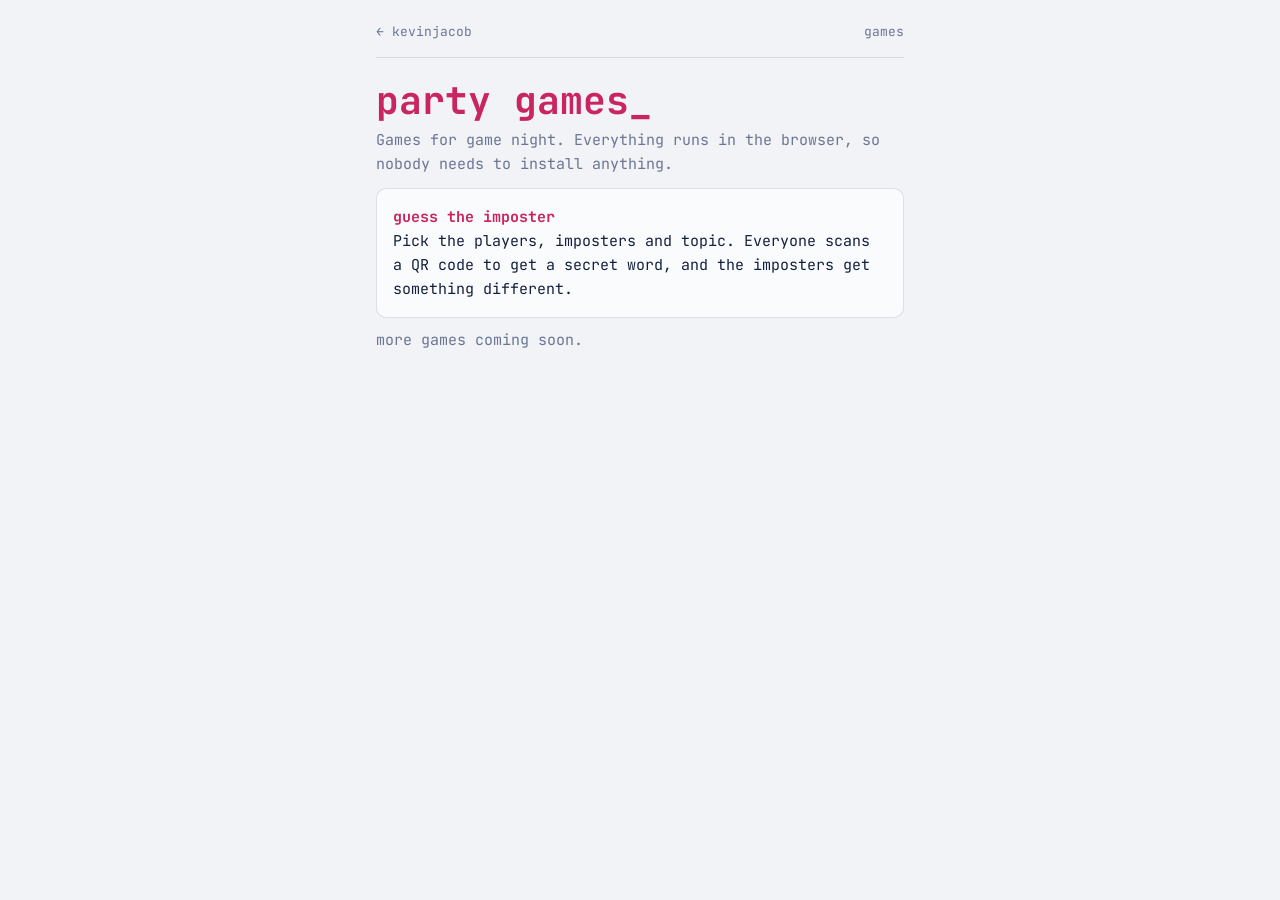
==== games/index.html @ f4fecdb2 "Add party games hub and Guess the Imposter Co-Authored-By: Claude Sonnet 5.5 <noreply@anthropic.com>" ====
<!doctype html>
<html lang="en"><head><meta charset="utf-8">
<meta name="viewport" content="width=device-width, initial-scale=1, viewport-fit=cover">
<title>Party games | Kevin Jacob</title>
<link rel="stylesheet" href="https://fonts.googleapis.com/css2?family=JetBrains+Mono:wght@400;700&display=swap">
<link rel="stylesheet" href="games.css">
<script>try{var s=localStorage.getItem('kj-theme');if(s)document.documentElement.dataset.theme=s}catch(e){}</script></head><body>
<div class="wrap">
 <div class="bar"><a href="../">&larr; kevinjacob</a><span class="sp">games</span></div>
 <h1>party games<span class="a">_</span></h1>
 <p class="d">Games for game night. Everything runs in the browser, so nobody needs to install anything.</p>
 <a class="gcard" href="imposter.html"><b>guess the imposter</b><br>Pick the players, imposters and topic. Everyone scans a QR code to get a secret word, and the imposters get something different.</a>
 <p class="d">more games coming soon.</p>
</div></body></html>
---- games/games.css ----
:root{--onacc:#fff;--bg:#f1f3f7;--fg:#14213d;--dim:#6b7692;--acc:#c9255f;--ok:#0b7a5a;--land:#dbe3f0;--inset:#fff;--panel:rgba(250,251,253,.94);--line:rgba(20,33,61,.13);color-scheme:light;box-sizing:border-box;padding-top:env(safe-area-inset-top,0px);padding-bottom:env(safe-area-inset-bottom,0px)}
@media(prefers-color-scheme:dark){:root:not([data-theme="light"]){--onacc:#0d1424;--bg:#0d1424;--fg:#e8e4d4;--dim:#7b87a6;--acc:#ff8fa3;--ok:#8ff0c0;--land:#17233f;--inset:#1c2b4d;--panel:rgba(13,20,36,.93);--line:rgba(143,240,192,.13);color-scheme:dark}}
:root[data-theme="dark"]{--onacc:#0d1424;--bg:#0d1424;--fg:#e8e4d4;--dim:#7b87a6;--acc:#ff8fa3;--ok:#8ff0c0;--land:#17233f;--inset:#1c2b4d;--panel:rgba(13,20,36,.93);--line:rgba(143,240,192,.13);color-scheme:dark}
:root[data-theme="dracula"]{--bg:#282a36;--fg:#f8f8f2;--dim:#8f94b8;--acc:#ff79c6;--ok:#50fa7b;--land:#3a3d52;--inset:#44475a;--panel:rgba(40,42,54,.94);--line:rgba(248,248,242,.14);--onacc:#282a36;color-scheme:dark}
:root[data-theme="gruvbox"]{--bg:#282828;--fg:#ebdbb2;--dim:#a89984;--acc:#fe8019;--ok:#b8bb26;--land:#3c3836;--inset:#504945;--panel:rgba(40,40,40,.94);--line:rgba(235,219,178,.14);--onacc:#282828;color-scheme:dark}
:root[data-theme="nord"]{--bg:#2e3440;--fg:#eceff4;--dim:#8f9bb3;--acc:#88c0d0;--ok:#a3be8c;--land:#3b4252;--inset:#434c5e;--panel:rgba(46,52,64,.94);--line:rgba(236,239,244,.14);--onacc:#2e3440;color-scheme:dark}
:root[data-theme="solarized"]{--bg:#fdf6e3;--fg:#073642;--dim:#657b83;--acc:#cb4b16;--ok:#859900;--land:#eee8d5;--inset:#fff;--panel:rgba(253,246,227,.94);--line:rgba(7,54,66,.14);--onacc:#fdf6e3;color-scheme:light}
:root[data-theme="matrix"]{--bg:#020a04;--fg:#b9ffcf;--dim:#3f8f5b;--acc:#00ff66;--ok:#7dffb0;--land:#06200f;--inset:#0a2e17;--panel:rgba(2,10,4,.94);--line:rgba(0,255,102,.2);--onacc:#020a04;color-scheme:dark}
*{box-sizing:border-box}
html,body{height:auto;min-height:100%}
body{margin:0;background:var(--bg);color:var(--fg);font:15px/1.6 "JetBrains Mono",ui-monospace,Menlo,Consolas,monospace;overflow:auto;-webkit-tap-highlight-color:transparent}
[hidden]{display:none!important}
.wrap{max-width:560px;margin:0 auto;padding:14px 16px 60px}
.bar{display:flex;align-items:center;gap:12px;font-size:13px;color:var(--dim);padding:8px 0 14px;border-bottom:1px solid var(--line);margin-bottom:22px}
.bar a{color:var(--dim);text-decoration:none}.bar a:hover{color:var(--ok)}.bar .sp{margin-left:auto}
h1{margin:0 0 6px;color:var(--acc);font-size:clamp(26px,8vw,38px);line-height:1.1}
h2{margin:26px 0 10px;color:var(--ok);font-size:14px;font-weight:700;letter-spacing:.04em;text-transform:lowercase}
h2::before{content:"$ ";color:var(--dim)}
p{margin:0 0 12px}.d{color:var(--dim)}.a{color:var(--acc)}.u{color:var(--ok)}
button,.btn{font:inherit;color:var(--fg);background:var(--panel);border:1px solid var(--line);border-radius:8px;padding:8px 14px;cursor:pointer;text-decoration:none;display:inline-block}
button:hover,button:focus-visible,.btn:hover{border-color:var(--ok);color:var(--ok);outline:none}
.big{width:100%;padding:14px;font-size:16px;color:var(--onacc);background:var(--acc);border-color:var(--acc);font-weight:700}
.big:hover,.big:focus-visible{color:var(--onacc);background:var(--ok);border-color:var(--ok)}
.row{display:flex;align-items:center;justify-content:space-between;gap:10px;padding:10px 14px;background:var(--panel);border:1px solid var(--line);border-radius:8px;margin-bottom:8px}
.step{display:flex;align-items:center;gap:12px}.step b{min-width:2ch;text-align:center;font-size:20px;color:var(--acc)}
.step button{width:38px;height:38px;padding:0;font-size:20px;line-height:1}
.topics{display:grid;grid-template-columns:repeat(auto-fill,minmax(150px,1fr));gap:8px}
.tp{text-align:left;padding:10px 12px;line-height:1.3}.tp small{display:block;color:var(--dim);font-size:11px}
.tp[aria-pressed="true"]{border-color:var(--acc);color:var(--acc);box-shadow:inset 0 0 0 1px var(--acc)}
textarea,input[type=text]{width:100%;font:inherit;color:var(--fg);background:var(--panel);border:1px solid var(--line);border-radius:8px;padding:10px;margin-top:8px}
.seg{display:flex;gap:8px;flex-wrap:wrap}.seg button{flex:1;min-width:140px;text-align:left}.seg button[aria-pressed="true"]{border-color:var(--acc);color:var(--acc);box-shadow:inset 0 0 0 1px var(--acc)}
.seg small{display:block;color:var(--dim);font-size:11px}
.qrbox{background:#fff;border-radius:12px;padding:12px;width:min(78vw,300px);margin:12px auto;line-height:0}
.qrbox svg{width:100%;height:auto;display:block}
.dots{display:flex;gap:6px;justify-content:center;flex-wrap:wrap;margin:8px 0 14px}
.dots i{width:10px;height:10px;border-radius:50%;background:var(--line)}.dots i.on{background:var(--ok)}.dots i.cur{background:var(--acc)}
.ctr{text-align:center}
.card{position:relative;margin:18px 0;min-height:230px;border:2px dashed var(--line);border-radius:14px;display:flex;flex-direction:column;align-items:center;justify-content:center;gap:6px;padding:20px;text-align:center;user-select:none;-webkit-user-select:none;touch-action:none;background:var(--panel);cursor:pointer}
.card.on{border:2px solid var(--acc);border-style:solid}
.card .w{font-size:clamp(28px,9vw,44px);color:var(--acc);font-weight:700;line-height:1.15;word-break:break-word}
.card .h{color:var(--dim)}
.imp{color:var(--acc)}
.list{margin:0 0 12px;padding:0;list-style:none}.list li{padding:6px 0;border-bottom:1px solid var(--line)}
.warn{font-size:12px;color:var(--dim)}
.gcard{display:block;text-decoration:none;color:var(--fg);padding:16px;background:var(--panel);border:1px solid var(--line);border-radius:10px;margin-bottom:10px}.gcard:hover{border-color:var(--ok)}.gcard b{color:var(--acc)}
a{color:var(--acc)}
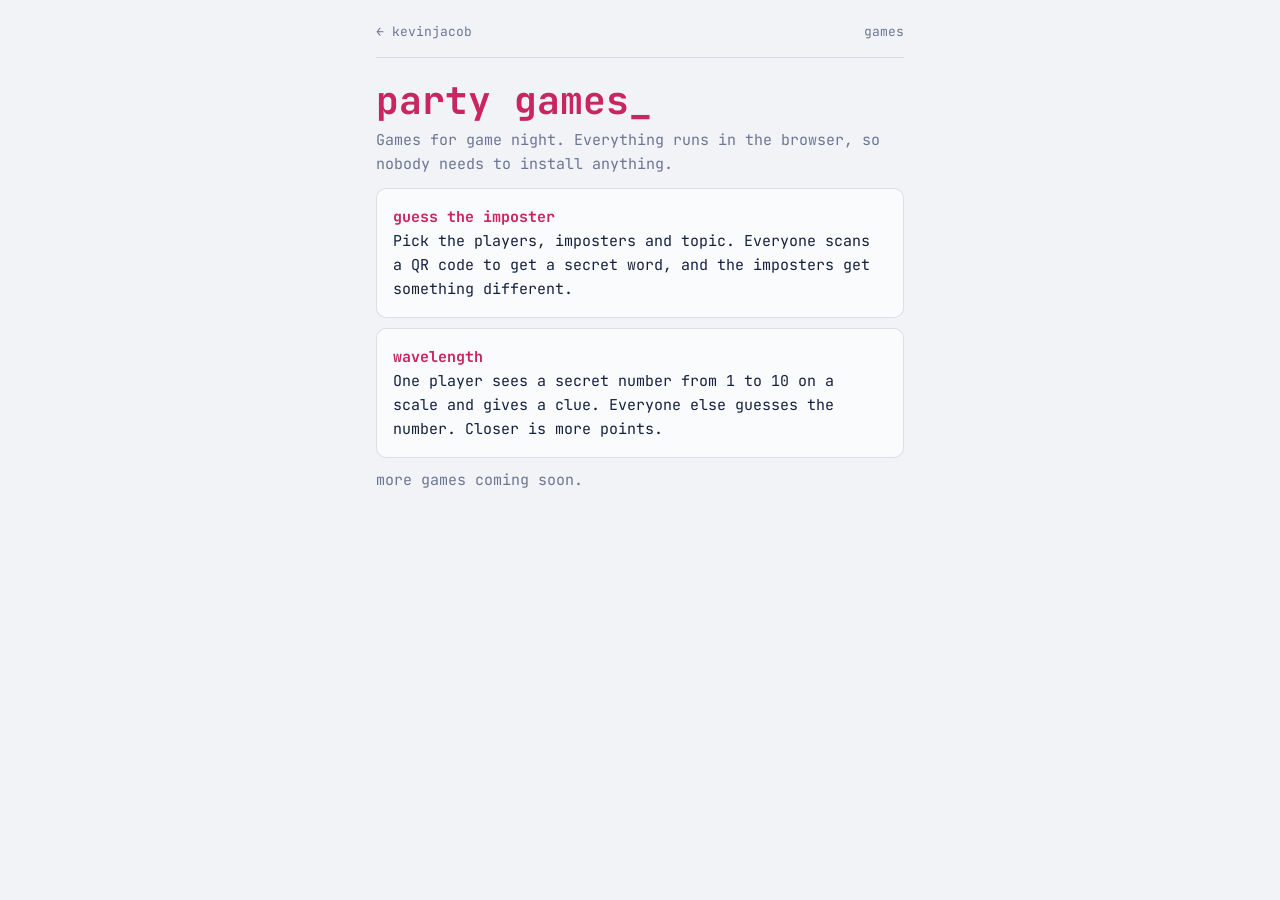
==== commit 63f51914: "Add Wavelength party game Co-Authored-By: Claude Sonnet 5.5 <noreply@anthropic.com> Claude-Session: " ====
--- a/games/index.html
+++ b/games/index.html
@@ -10,5 +10,6 @@
  <h1>party games<span class="a">_</span></h1>
  <p class="d">Games for game night. Everything runs in the browser, so nobody needs to install anything.</p>
  <a class="gcard" href="imposter.html"><b>guess the imposter</b><br>Pick the players, imposters and topic. Everyone scans a QR code to get a secret word, and the imposters get something different.</a>
+ <a class="gcard" href="wavelength.html"><b>wavelength</b><br>One player sees a secret number from 1 to 10 on a scale and gives a clue. Everyone else guesses the number. Closer is more points.</a>
  <p class="d">more games coming soon.</p>
 </div></body></html>
--- a/games/games.css
+++ b/games/games.css
@@ -44,3 +44,18 @@
 .warn{font-size:12px;color:var(--dim)}
 .gcard{display:block;text-decoration:none;color:var(--fg);padding:16px;background:var(--panel);border:1px solid var(--line);border-radius:10px;margin-bottom:10px}.gcard:hover{border-color:var(--ok)}.gcard b{color:var(--acc)}
 a{color:var(--acc)}
+.spec{margin:10px 0 16px}
+.spec .pr{font-size:18px;color:var(--acc);font-weight:700;text-align:center;margin-bottom:12px}
+.sbar{position:relative;height:16px;border-radius:8px;margin:26px 6px 8px;background:linear-gradient(90deg,var(--ok),var(--acc));opacity:.9}
+.sbar i{position:absolute;top:50%;width:2px;height:8px;background:var(--bg);transform:translate(-1px,-50%);opacity:.6}
+.sbar b{position:absolute;top:-24px;transform:translateX(-50%);font-size:12px;line-height:1;padding:3px 7px;border-radius:6px;white-space:nowrap}
+.sbar b::after{content:"";position:absolute;left:50%;bottom:-5px;border:5px solid transparent;border-bottom:0;margin-left:-5px}
+.sbar b.t{background:var(--ok);color:var(--onacc)}.sbar b.t::after{border-top-color:var(--ok)}
+.sbar b.g{background:var(--fg);color:var(--bg)}.sbar b.g::after{border-top-color:var(--fg)}
+.ends{display:flex;justify-content:space-between;gap:12px;font-size:13px;margin:0 2px}.ends span:last-child{text-align:right}
+.nums{display:grid;grid-template-columns:repeat(5,1fr);gap:8px;margin:12px 0}
+.nums button{padding:12px 0;font-size:18px;font-weight:700}.nums button[aria-pressed="true"]{border-color:var(--acc);color:var(--acc);box-shadow:inset 0 0 0 1px var(--acc)}
+.pts{font-size:clamp(40px,14vw,64px);text-align:center;color:var(--acc);font-weight:700;line-height:1.1}
+.card .n{font-size:clamp(64px,24vw,110px);color:var(--acc);font-weight:700;line-height:1}
+.two{display:grid;grid-template-columns:1fr 1fr;gap:8px}
+#rspec .sbar{margin-top:56px}
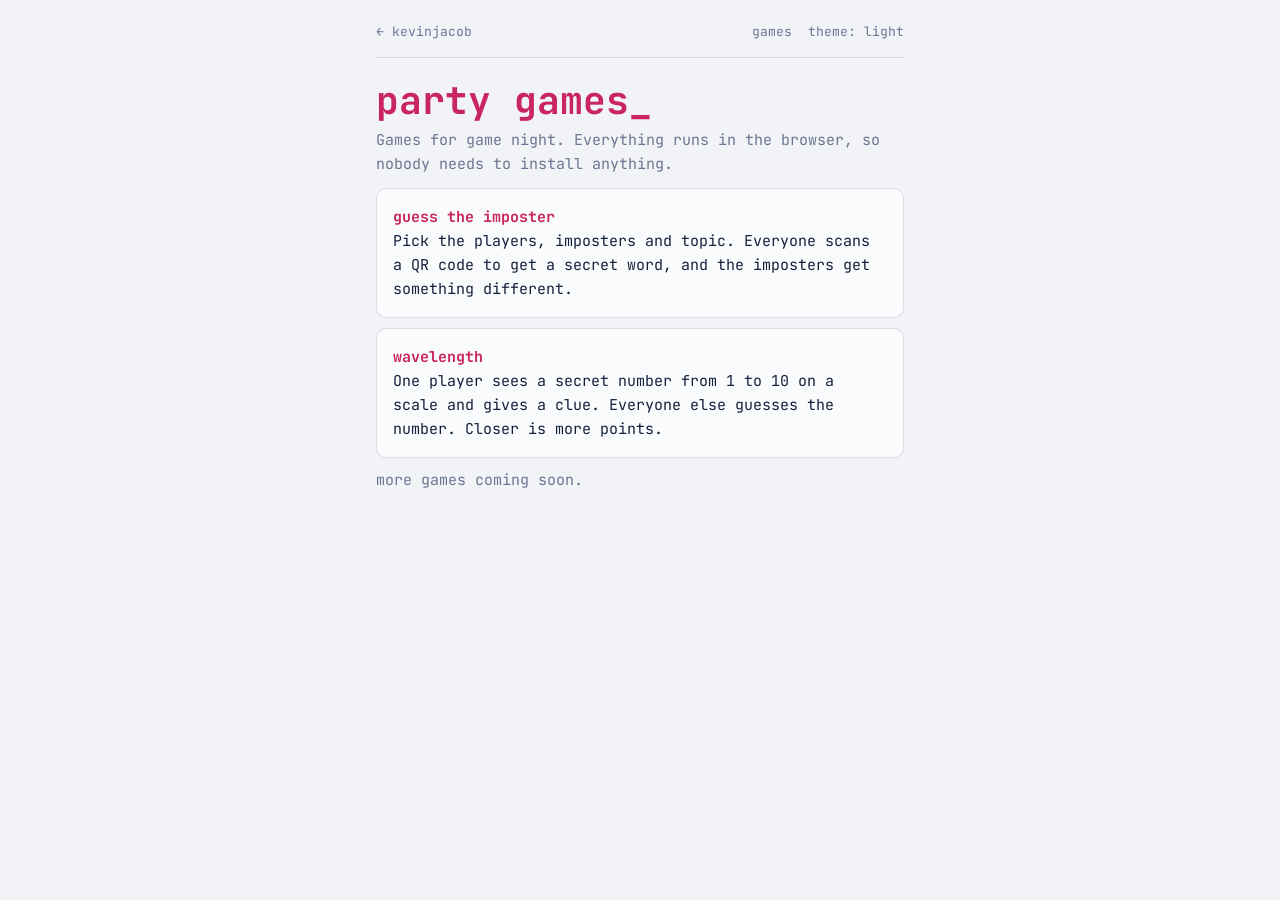
==== commit 96b5e68a: "Wavelength: themed scale packs; share site theme across games Co-Authored-By: Claude Sonnet 5.5 <nor" ====
--- a/games/index.html
+++ b/games/index.html
@@ -6,10 +6,11 @@
 <link rel="stylesheet" href="games.css">
 <script>try{var s=localStorage.getItem('kj-theme');if(s)document.documentElement.dataset.theme=s}catch(e){}</script></head><body>
 <div class="wrap">
- <div class="bar"><a href="../">&larr; kevinjacob</a><span class="sp">games</span></div>
+ <div class="bar"><a href="../">&larr; kevinjacob</a><span class="sp">games</span><button id="thm" class="tb" aria-label="Change theme">theme</button></div>
  <h1>party games<span class="a">_</span></h1>
  <p class="d">Games for game night. Everything runs in the browser, so nobody needs to install anything.</p>
  <a class="gcard" href="imposter.html"><b>guess the imposter</b><br>Pick the players, imposters and topic. Everyone scans a QR code to get a secret word, and the imposters get something different.</a>
  <a class="gcard" href="wavelength.html"><b>wavelength</b><br>One player sees a secret number from 1 to 10 on a scale and gives a clue. Everyone else guesses the number. Closer is more points.</a>
  <p class="d">more games coming soon.</p>
-</div></body></html>
+</div><script src="theme.js"></script>
+</body></html>
--- a/games/games.css
+++ b/games/games.css
@@ -59,3 +59,5 @@
 .card .n{font-size:clamp(64px,24vw,110px);color:var(--acc);font-weight:700;line-height:1}
 .two{display:grid;grid-template-columns:1fr 1fr;gap:8px}
 #rspec .sbar{margin-top:56px}
+.bar .tb{border:0;background:none;padding:0;color:var(--dim);font-size:13px}.bar .tb:hover,.bar .tb:focus-visible{color:var(--ok)}.bar .sp{margin-right:4px}
+.bar a,.bar .tb,.bar .sp{white-space:nowrap}.bar{flex-wrap:wrap;gap:4px 12px}@media(max-width:430px){.bar{font-size:12px}.bar .tb{font-size:12px}}
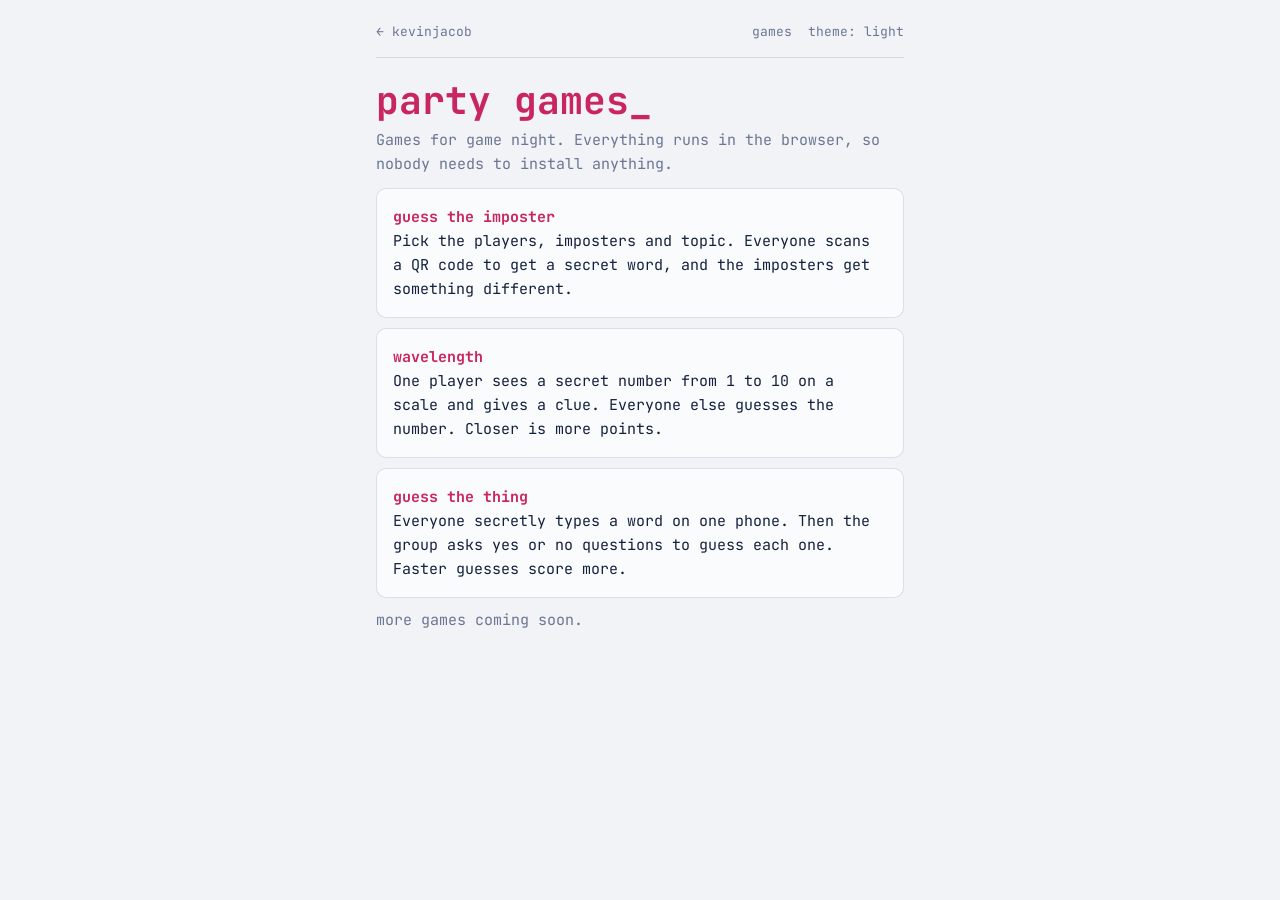
==== commit 4123dbb2: "Add Guess the Thing party game Co-Authored-By: Claude Sonnet 5.5 <noreply@anthropic.com> Claude-Sess" ====
--- a/games/index.html
+++ b/games/index.html
@@ -11,6 +11,7 @@
  <p class="d">Games for game night. Everything runs in the browser, so nobody needs to install anything.</p>
  <a class="gcard" href="imposter.html"><b>guess the imposter</b><br>Pick the players, imposters and topic. Everyone scans a QR code to get a secret word, and the imposters get something different.</a>
  <a class="gcard" href="wavelength.html"><b>wavelength</b><br>One player sees a secret number from 1 to 10 on a scale and gives a clue. Everyone else guesses the number. Closer is more points.</a>
+ <a class="gcard" href="guess.html"><b>guess the thing</b><br>Everyone secretly types a word on one phone. Then the group asks yes or no questions to guess each one. Faster guesses score more.</a>
  <p class="d">more games coming soon.</p>
 </div><script src="theme.js"></script>
 </body></html>
--- a/games/games.css
+++ b/games/games.css
@@ -61,3 +61,11 @@
 #rspec .sbar{margin-top:56px}
 .bar .tb{border:0;background:none;padding:0;color:var(--dim);font-size:13px}.bar .tb:hover,.bar .tb:focus-visible{color:var(--ok)}.bar .sp{margin-right:4px}
 .bar a,.bar .tb,.bar .sp{white-space:nowrap}.bar{flex-wrap:wrap;gap:4px 12px}@media(max-width:430px){.bar{font-size:12px}.bar .tb{font-size:12px}}
+.ans{display:grid;grid-template-columns:repeat(3,1fr);gap:8px;margin:10px 0}
+.ans button{padding:14px 0;font-size:17px;font-weight:700}
+.log{list-style:none;margin:0 0 12px;padding:0;font-size:13px}.log li{padding:5px 0;border-bottom:1px solid var(--line)}.log li::before{content:""}
+.log .y{color:var(--ok)}.log .n{color:var(--acc)}
+.wordbox{margin:14px 0;padding:18px;text-align:center;background:var(--panel);border:2px solid var(--acc);border-radius:12px;font-size:clamp(26px,8vw,40px);font-weight:700;color:var(--acc);word-break:break-word}
+.chips{display:flex;flex-wrap:wrap;gap:8px}.chips button[aria-pressed="true"]{border-color:var(--acc);color:var(--acc);box-shadow:inset 0 0 0 1px var(--acc)}
+.nm{display:flex;gap:8px;align-items:center;margin-top:8px}.nm span{min-width:2ch;color:var(--dim);font-size:13px}.nm input{margin-top:0}
+.pill{display:inline-block;font-size:12px;color:var(--dim);border:1px solid var(--line);border-radius:999px;padding:1px 10px}
